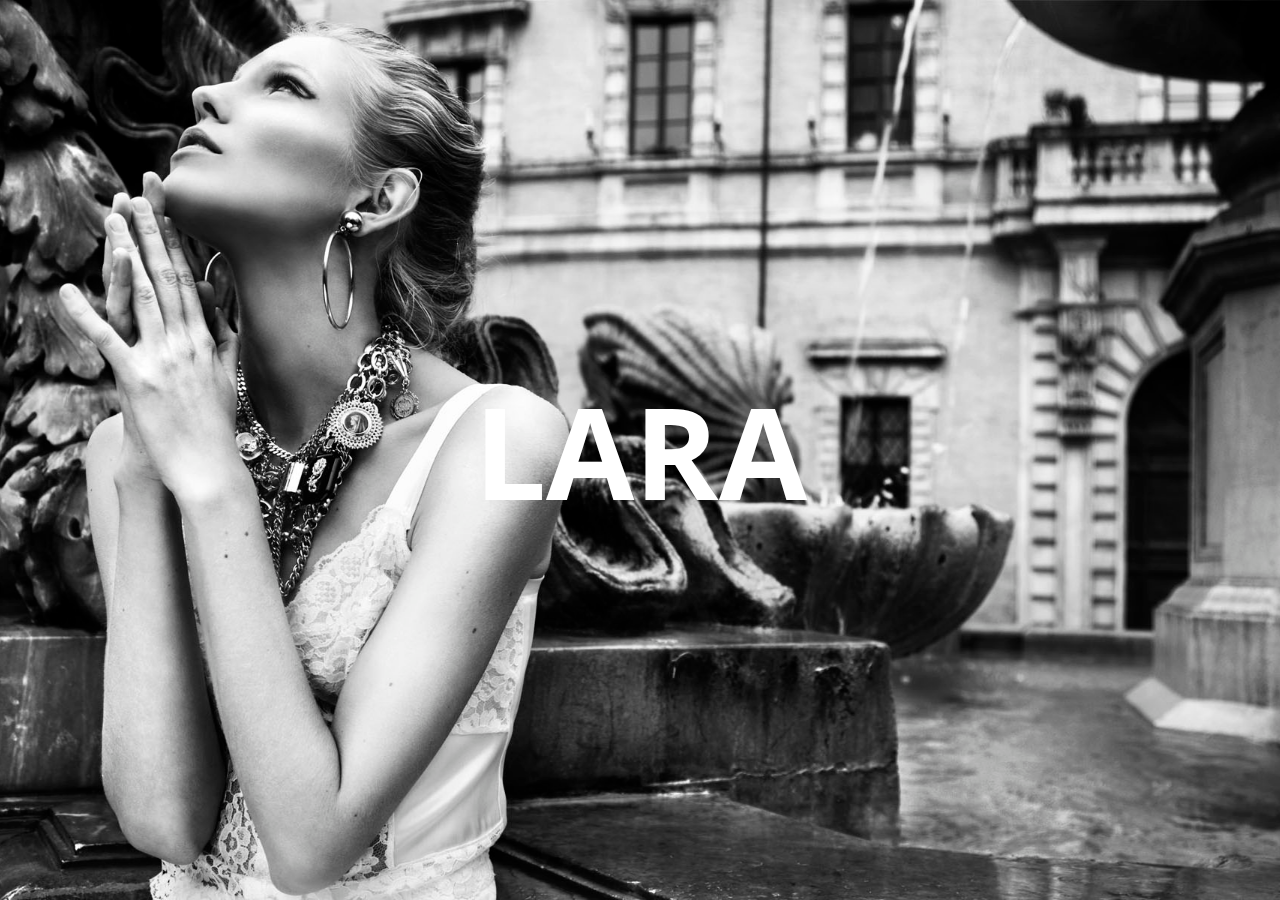
==== index.html @ 71b5289b "rename file to index" ====
<html>
	<head>
		<link href='http://fonts.googleapis.com/css?family=News+Cycle' rel='stylesheet' type='text/css'>
		<link href='http://fonts.googleapis.com/css?family=Open+Sans+Condensed:300,700,300italic' rel='stylesheet' type='text/css'>
		<title>LARA: NYU Club</title>
		<link rel="stylesheet" type="text/css" href="style.css">
	</head>
	<body class="landing-background">
		<div class="center-container">
			<h1 class="title-center">
			LARA
			</h1>
		</div>
	</body>
</html>
---- style.css ----
/*Landing Page:
*/


.landing-background {
	background: url('landing_page.jpg') no-repeat center center fixed; 
	/*background-size: 100%;*/
	background max-width: 100%;
	-moz-background-size: cover;
	-o-background-size: cover;
	-webkit-background-size: cover;
} 

.center-container {
    height: 100%;
    position: relative;
}

.title-center {
	position: absolute;
    top: 50%;
    left: 50%;
    margin-right: -50%;
    transform: translate(-50%, -50%);
    font-size: 128px;
    color: white;
    font-family: 'Open Sans Condensed', sans-serif;
}

/* Text */

h1 {
	font-family: 'News Cycle', sans-serif;
	font-size: 96px;
	margin-top: auto;
	margin-bottom: auto;
	text-align: center;
	vertical-align: middle;
}

h2 {
	font-family: 'News Cycle', sans-serif;
}



p {
	font-family: 'News Cycle', sans-serif;
}


.center {
	position: relative;
	text-align: center;
    top: 50%;
    left: 50%;
    margin: 0 auto;
    display: block;
    text-transform: translateY(-50%);
}

/* About Page: */

.content-container {
	margin-left: 10%;
	margin-right: 10%;
	margin-bottom: 10%;
}
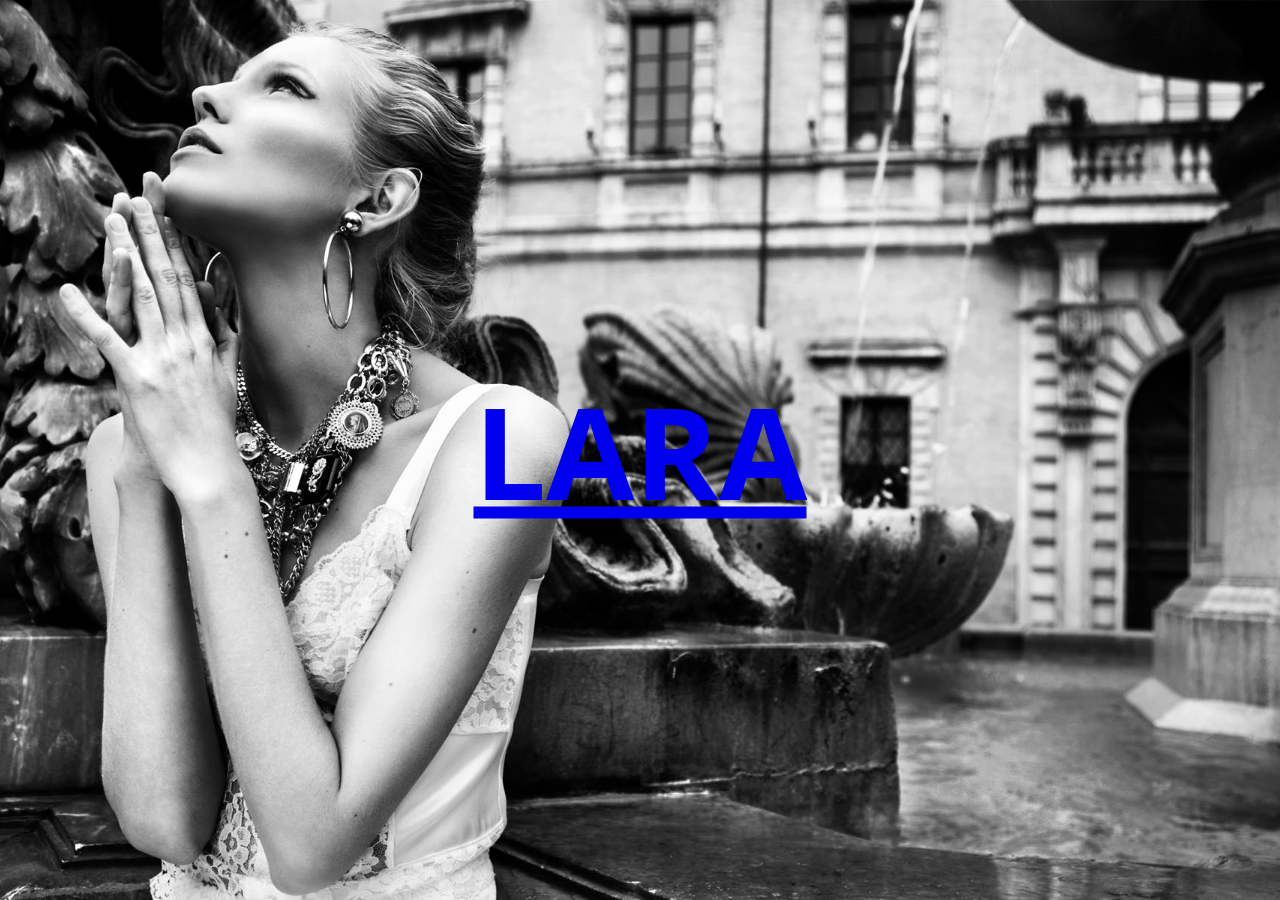
==== commit 4993d7a0: "updated link color, added header container" ====
--- a/index.html
+++ b/index.html
@@ -8,7 +8,7 @@
 	<body class="landing-background">
 		<div class="center-container">
 			<h1 class="title-center">
-			LARA
+				<a href="about.html">LARA</a>
 			</h1>
 		</div>
 	</body>
--- a/style.css
+++ b/style.css
@@ -49,18 +49,16 @@
 	font-family: 'News Cycle', sans-serif;
 }
 
-
-.center {
-	position: relative;
-	text-align: center;
-    top: 50%;
-    left: 50%;
-    margin: 0 auto;
-    display: block;
-    text-transform: translateY(-50%);
+a:visited {
+	color: FFFFFF;
 }
 
 /* About Page: */
+
+.header-container {
+	margin-left: 10%;
+	margin-right: 10%;
+}
 
 .content-container {
 	margin-left: 10%;
@@ -69,5 +67,3 @@
 }
 
 
-
-
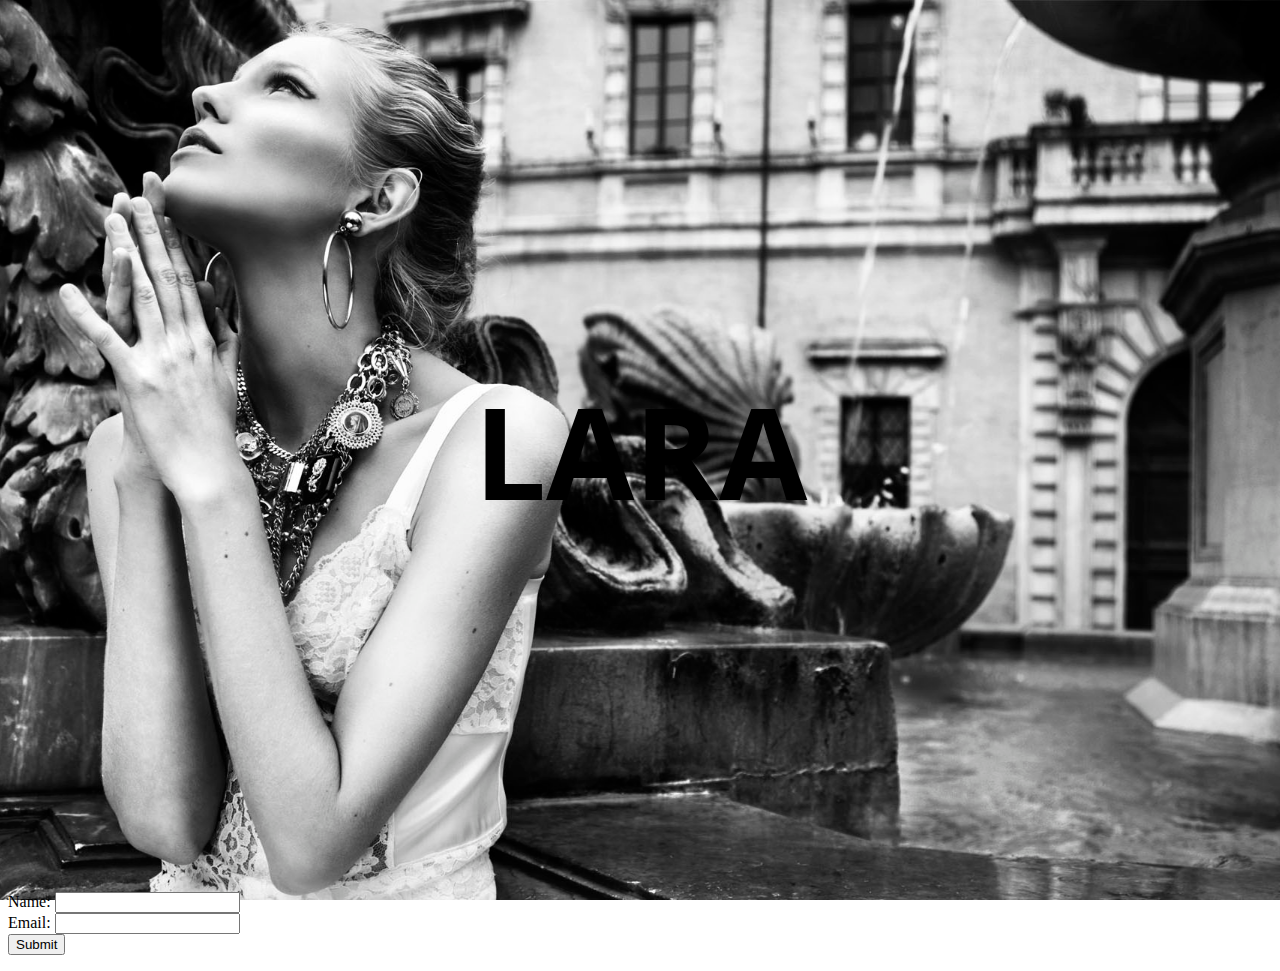
==== commit 41b91d78: "added google analytics and a couple css changes" ====
--- a/index.html
+++ b/index.html
@@ -4,12 +4,32 @@
 		<link href='http://fonts.googleapis.com/css?family=Open+Sans+Condensed:300,700,300italic' rel='stylesheet' type='text/css'>
 		<title>LARA: NYU Club</title>
 		<link rel="stylesheet" type="text/css" href="style.css">
+
+		<script>
+  		(function(i,s,o,g,r,a,m){i['GoogleAnalyticsObject']=r;i[r]=i[r]||function(){
+  		(i[r].q=i[r].q||[]).push(arguments)},i[r].l=1*new Date();a=s.createElement(o),
+  		m=s.getElementsByTagName(o)[0];a.async=1;a.src=g;m.parentNode.insertBefore(a,m)
+  		})(window,document,'script','//www.google-analytics.com/analytics.js','ga');
+  		ga('create', 'UA-54990068-1', 'auto');
+  		ga('send', 'pageview');
+		</script>
+
 	</head>
 	<body class="landing-background">
+	
 		<div class="center-container">
 			<h1 class="title-center">
-				<a href="about.html">LARA</a>
+				<a class="landing-page-link" href="about.html">LARA</a>
 			</h1>
 		</div>
+
+		<div class="landing-page-form">
+			<form action="landing_page_get_info.php" method="get">
+				Name: <input type="text" name="name"><br>
+				Email: <input type="text" name="email"><br>
+			<input type="submit">
+			</form>
+		</div>
+
 	</body>
 </html>--- a/style.css
+++ b/style.css
@@ -28,6 +28,11 @@
     font-family: 'Open Sans Condensed', sans-serif;
 }
 
+.landing-page-form {
+	top: 50%;
+	left: 50%;
+}
+
 /* Text */
 
 h1 {
@@ -49,8 +54,19 @@
 	font-family: 'News Cycle', sans-serif;
 }
 
+.landing-page-link:visited {
+	color: FFFFFF;
+	text-decoration: none;
+}
+
+a:link {
+	color: 000000;
+	text-decoration: none;
+}
+
 a:visited {
-	color: FFFFFF;
+	color: 000000;
+	text-decoration: none;
 }
 
 /* About Page: */
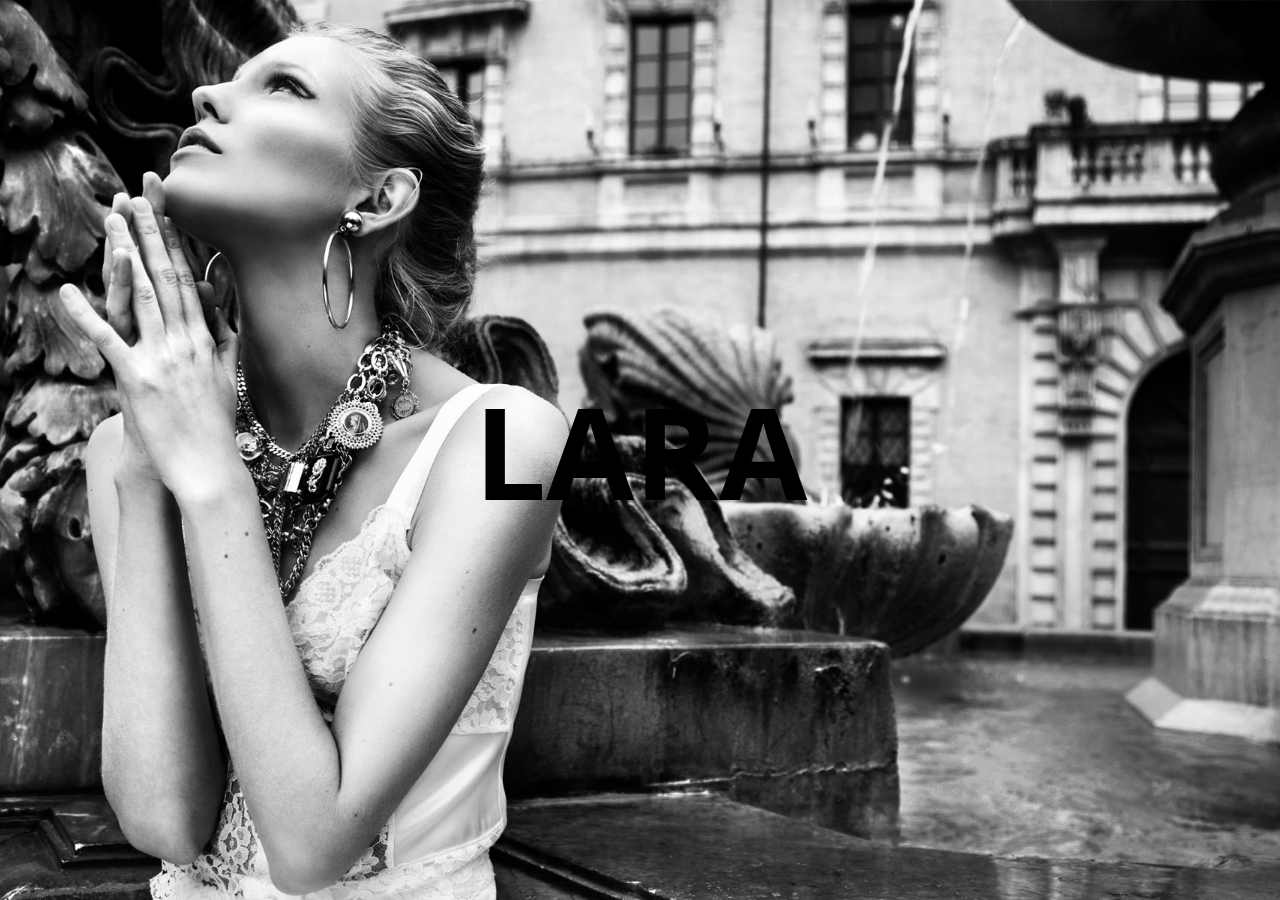
==== commit c2f61fe0: "removed php form on landing page (commented out temporarily) and worked on nav bar" ====
--- a/index.html
+++ b/index.html
@@ -23,13 +23,13 @@
 			</h1>
 		</div>
 
-		<div class="landing-page-form">
+<!-- 		<div class="landing-page-form">
 			<form action="landing_page_get_info.php" method="get">
 				Name: <input type="text" name="name"><br>
 				Email: <input type="text" name="email"><br>
 			<input type="submit">
 			</form>
-		</div>
+		</div> -->
 
 	</body>
 </html>--- a/style.css
+++ b/style.css
@@ -29,8 +29,10 @@
 }
 
 .landing-page-form {
+	position: absolute;
 	top: 50%;
 	left: 50%;
+	
 }
 
 /* Text */
@@ -82,4 +84,31 @@
 	margin-bottom: 10%;
 }
 
+/* Navigation Bar */
+/*
+ul {
+    list-style-type: none;
+    margin: 0;
+    padding: 0;
+    overflow: hidden;
+}
 
+li {
+    float: left;
+}
+
+.link-nav, .visited-nav {
+    display: block;
+    width: 120px;
+    font-weight: bold;
+    color: #FFFFFF;
+    background-color: #98bf21;
+    text-align: center;
+    padding: 4px;
+    text-decoration: none;
+    text-transform: uppercase;
+}
+
+.hover-nav, .active-nav {
+    background-color: #7A991A;
+}*/
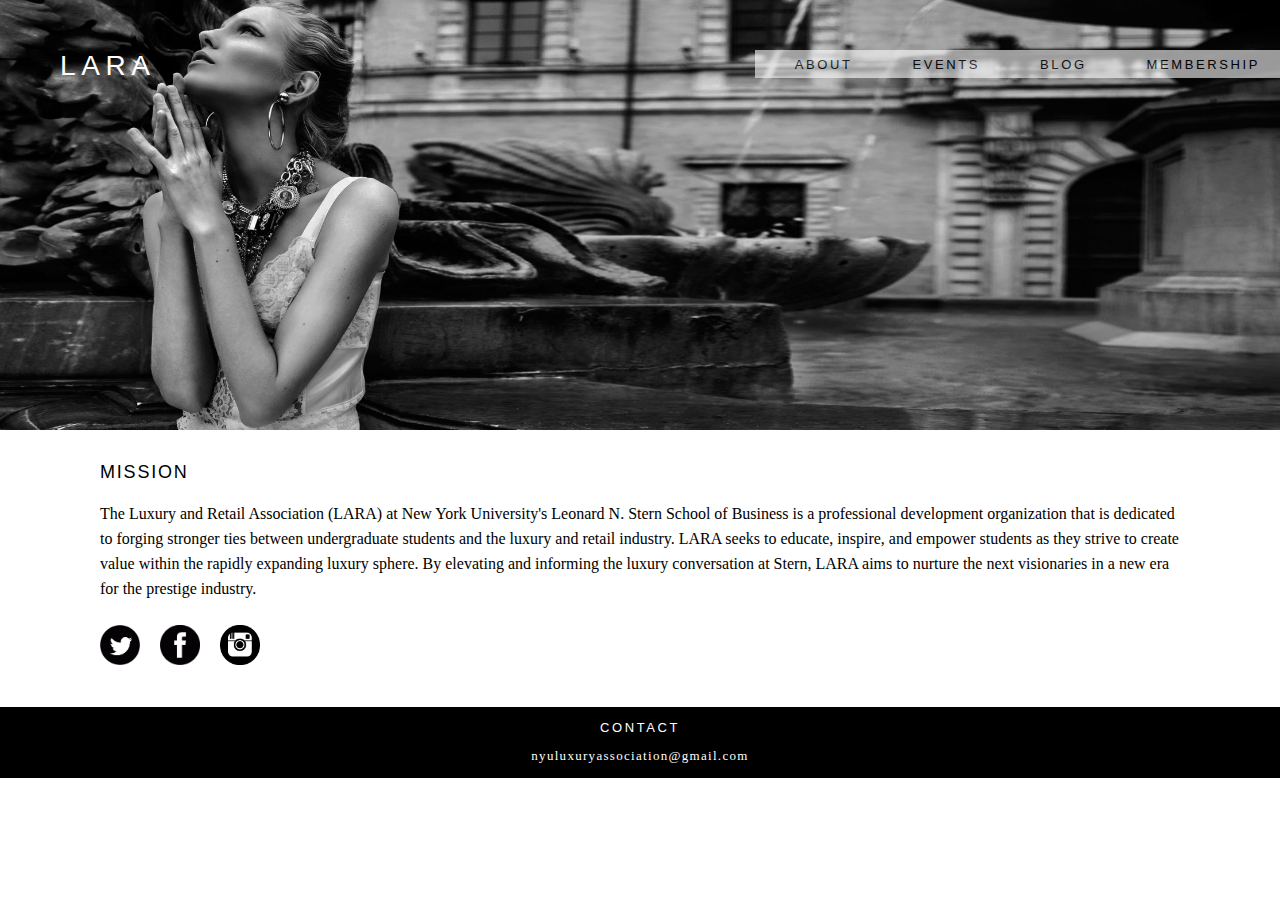
==== commit 56e57270: "added sample black and white social buttons, fixed blue link, commented out ads on most pages and in" ====
--- a/index.html
+++ b/index.html
@@ -4,32 +4,100 @@
 		<link href='http://fonts.googleapis.com/css?family=Open+Sans+Condensed:300,700,300italic' rel='stylesheet' type='text/css'>
 		<title>LARA: NYU Club</title>
 		<link rel="stylesheet" type="text/css" href="style.css">
-
+		
+		<!--Google Analytics code-->
 		<script>
   		(function(i,s,o,g,r,a,m){i['GoogleAnalyticsObject']=r;i[r]=i[r]||function(){
   		(i[r].q=i[r].q||[]).push(arguments)},i[r].l=1*new Date();a=s.createElement(o),
   		m=s.getElementsByTagName(o)[0];a.async=1;a.src=g;m.parentNode.insertBefore(a,m)
   		})(window,document,'script','//www.google-analytics.com/analytics.js','ga');
   		ga('create', 'UA-54990068-1', 'auto');
+  		ga('require', 'displayfeatures');
   		ga('send', 'pageview');
 		</script>
 
+		<!-- Share buttons from addthis.com-->
+		<script type="text/javascript" src="//s7.addthis.com/js/300/addthis_widget.js#pubid=ra-543ec3a11269a1d8" async></script>
+
+
+
 	</head>
-	<body class="landing-background">
-	
-		<div class="center-container">
-			<h1 class="title-center">
-				<a class="landing-page-link" href="about.html">LARA</a>
-			</h1>
+	<body>
+
+	<div class="nav-bar-container">
+
+		<div class="nav-bar-text">
+		<a href="membership.html">MEMBERSHIP</a>
 		</div>
 
-<!-- 		<div class="landing-page-form">
-			<form action="landing_page_get_info.php" method="get">
-				Name: <input type="text" name="name"><br>
-				Email: <input type="text" name="email"><br>
-			<input type="submit">
-			</form>
-		</div> -->
+		<div class="nav-bar-text">
+		<a href="blog.html">BLOG</a>
+		</div>
+
+		<div class="nav-bar-text">
+		<a href="events.html">EVENTS</a>
+		</div>
+
+		<div class="nav-bar-text">
+		<a href="index.html">ABOUT</a>
+		</div>
+		
+	</div>
+
+	<div class="logo-container">
+		LARA
+	</div>
+	
+	<div class="header-container">
+ 		<div class="header-image">
+			<img class="header-image" src="images/LARA-Home.jpg">
+		</div>
+
+	</div>
+
+	<div class="content-container">
+		<h2>
+			Mission
+		</h2>
+
+		<p>
+			The Luxury and Retail Association (LARA) at New York University's Leonard N. Stern School of Business is a professional development organization that is dedicated to forging stronger ties between undergraduate students and the luxury and retail industry. LARA seeks to educate, inspire, and empower students as they strive to create value within the rapidly expanding luxury sphere. By elevating and informing the luxury conversation at Stern, LARA aims to nurture the next visionaries in a new era for the prestige industry.
+		</p>
+
+<!-- 		<p>
+			<div class="addthis_native_toolbox"></div>
+			
+		</p> -->
+
+		<!--Qadabara advertising-->
+		<!--right slider -->
+		<!--<script type="text/javascript" >var qadserve_width  = "120";var qadserve_height = "600";var qadserve_pid = "54f51038-36f4-44b3-ad0f-73db67acc8ce";var qadserve_direction = "right";var qadserve_from_top = 60;</script><script type="text/javascript"  src="http://mmrm.qadservice.com/qadserve_slider.min.js"></script>-->
+		
+		<!--Amazon Affilliate code-->
+		<!-- <iframe src="http://rcm-na.amazon-adsystem.com/e/cm?t=lan0d-20&o=1&p=288&l=ur1&category=gift_certificates&banner=1ZMTYQQCPDNJYWMYWR82&f=ifr&linkID=BEAHLXXKX5EDKUS2" width="320" height="50" scrolling="no" border="0" marginwidth="0" style="border:none;" frameborder="0"></iframe> -->
+	<div class="social-wrapper">		
+		<div class="social-buttons">
+			<a href="https://twitter.com/NYU_LARA">
+				<img class="social-button" src="images/Twitter_Icon.jpg">
+			</a>
+			<a href="http://facebook.com/nyuluxuryassociation">
+				<img class="social-button" src="images/Facebook_Icon.jpg">
+			</a>
+			<a href="http://instagram.com/nyulara">
+				<img class="social-button" src="images/Instagram_Icon.jpg">
+			</a>
+		</div>
+	</div>
+	</div>
+
+	<div class="footer-contact">
+		<div class="footer-text">
+			CONTACT
+			<div class="footer-email">
+				 <p>nyuluxuryassociation@gmail.com</p>
+			</div>
+		</div>
+	</div>
 
 	</body>
 </html>--- a/style.css
+++ b/style.css
@@ -1,7 +1,5 @@
 
-/*Landing Page:
-*/
-
+/*Landing Page */
 
 .landing-background {
 	background: url('landing_page.jpg') no-repeat center center fixed; 
@@ -35,80 +33,186 @@
 	
 }
 
+body {
+	font-family: Garamond;
+	margin: 0;
+}
+
 /* Text */
 
 h1 {
-	font-family: 'News Cycle', sans-serif;
+	font-family: "Helvetica Neue", Helvetica;
 	font-size: 96px;
 	margin-top: auto;
 	margin-bottom: auto;
 	text-align: center;
 	vertical-align: middle;
+	letter-spacing: .1em;
+	text-transform: uppercase;
+	font-size: 18px;
 }
 
 h2 {
-	font-family: 'News Cycle', sans-serif;
+	font-family: "Helvetica Neue", Helvetica;
+	letter-spacing: .1em;
+	text-transform: uppercase;
+	font-size: 18px;
+	font-weight: 400;
 }
 
 
 
 p {
-	font-family: 'News Cycle', sans-serif;
+	font-family: Garamond;
 }
 
 .landing-page-link:visited {
-	color: FFFFFF;
+	color: #FFFFFF;
 	text-decoration: none;
 }
 
 a:link {
-	color: 000000;
+	color: #000000;
 	text-decoration: none;
 }
 
 a:visited {
-	color: 000000;
+	color: #000000;
 	text-decoration: none;
 }
 
-/* About Page: */
+/* Content Pages: */
 
 .header-container {
-	margin-left: 10%;
-	margin-right: 10%;
-}
+	margin-left: 0px;
+	margin-right: 0px;
+	padding: 0;
+	border-collapse: collapse;
+}
+
+.header-image {
+	max-width: 100%;
+	border-collapse: collapse;
+	margin: 0;
+	
+
+}
+
+.header-text {
+	margin-top: 15%;
+}
+
 
 .content-container {
-	margin-left: 10%;
-	margin-right: 10%;
-	margin-bottom: 10%;
+	margin-left: 100px;
+	margin-right: 100px;
+	margin-bottom: 30px;
+	margin-top: 30px;
+	line-height: 25px;
+}
+
+.content-image {
+	margin-left: 25%;
+	margin-right: 25%;
+	max-height: 500px;
+}
+
+.footer-contact {
+	margin-bottom: 0px;
+	height: 71px;
+	background-color: #000000;
+	text-align: center;
+}
+
+.footer-text {
+	font-family: "Helvetica Neue", Helvetica;
+	letter-spacing: .2em;
+	color: #FFFFFF;
+	font-size: 13px;
+	padding-top: 13px;
+	padding-bottom: 13px;
+	height: 45px;
+	font-weight: 300;
+	background-color: #000000;
+}
+
+.footer-email {
+	font-family: Garamond;
+	letter-spacing: .1em;
+}
+
+.social-wrapper {
+	height: 60px;
+	display: block;
+	text-align: middle;
+}
+
+.social-buttons {
+	height: 60px;
+	width: 180px;
+	display: inline;
+	margin: 0 auto;
+}
+
+
+.social-button {
+	height: 40px;
+	width: 40px;
+	float: left;
+	margin-right: 20px;
+	padding-top: 8px;
+}
+
+iframe {
+	float: left !important;
 }
 
 /* Navigation Bar */
-/*
-ul {
-    list-style-type: none;
-    margin: 0;
-    padding: 0;
-    overflow: hidden;
-}
-
-li {
-    float: left;
-}
-
-.link-nav, .visited-nav {
-    display: block;
-    width: 120px;
-    font-weight: bold;
-    color: #FFFFFF;
-    background-color: #98bf21;
-    text-align: center;
-    padding: 4px;
-    text-decoration: none;
-    text-transform: uppercase;
-}
-
-.hover-nav, .active-nav {
-    background-color: #7A991A;
+
+
+.nav-bar-container {
+	margin-top: 50px;
+	right: 0px;
+	height: 28px;
+	display: block;
+	text-align: right;
+	font-size: 30px;
+	position: absolute;
+	background-color: #FFFFFF;
+	color: #FFFFFF;
+	opacity: 0.6;
+}
+
+.nav-bar-text {
+	float: right;
+	margin-left: 40px;
+	margin-right: 20px;
+	font-family: "Helvetica Neue", Helvetica;
+	color: black;
+	letter-spacing: .2em;
+	text-transform: uppercase;
+	font-size: 13px;
+	margin-bottom: 6.5px;
+	margin-top: 6.5px;
+}
+
+/*a:hover {
+	display: block;
+	color: red;
+	height: 30px;
+	width: 30px;
 }*/
+
+.logo-container {
+	margin-top: 50px;
+	left: 60px;
+	text-align: right;
+	display: block;
+	font-size: 28px;
+	position: absolute;
+	font-family: "Helvetica Neue", Helvetica;
+	letter-spacing: .2em;
+	text-transform: uppercase;
+	color: #FFFFFF;
+	font-weight: 300;
+}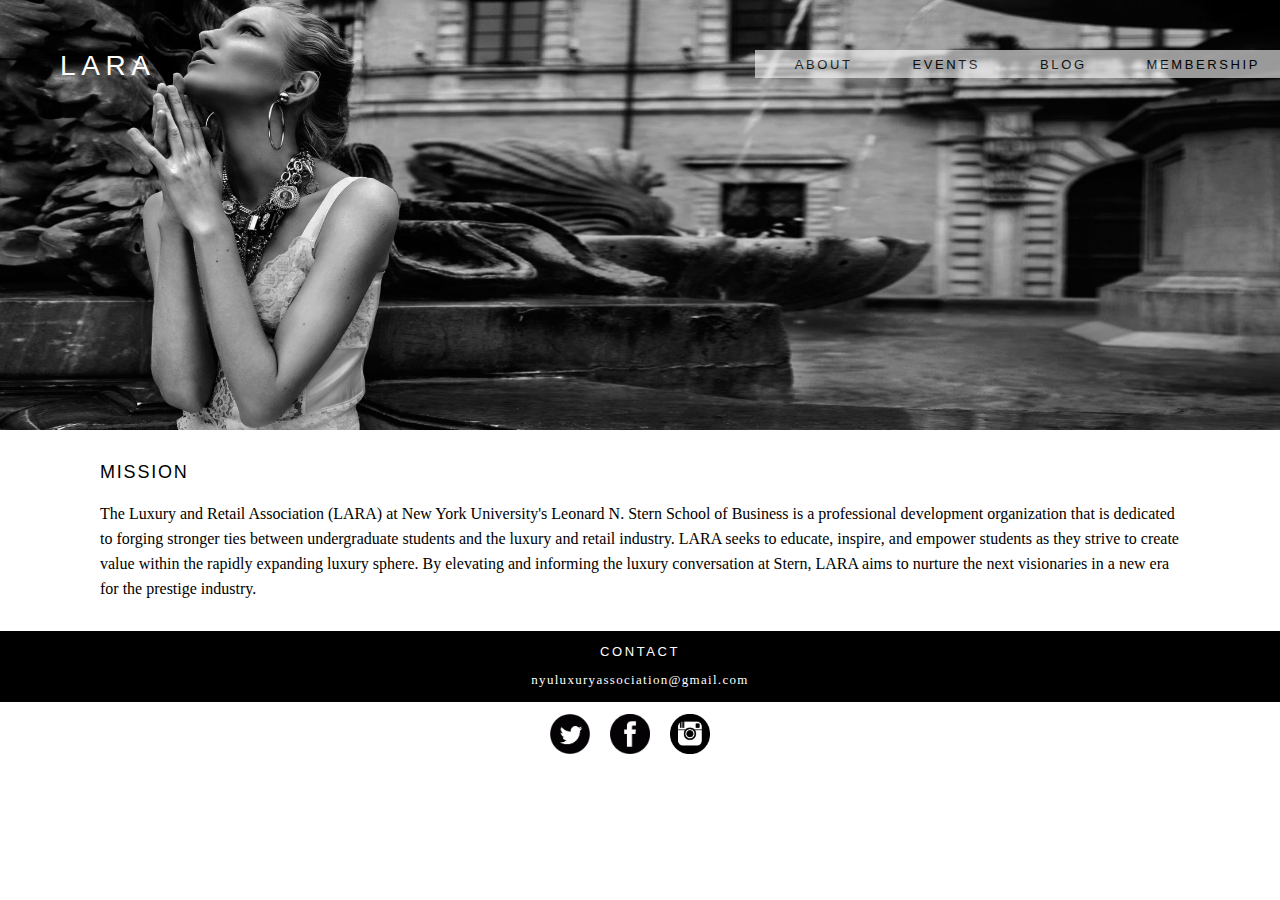
==== commit 6cd36b8c: "center aligned social buttons" ====
--- a/index.html
+++ b/index.html
@@ -75,6 +75,17 @@
 		
 		<!--Amazon Affilliate code-->
 		<!-- <iframe src="http://rcm-na.amazon-adsystem.com/e/cm?t=lan0d-20&o=1&p=288&l=ur1&category=gift_certificates&banner=1ZMTYQQCPDNJYWMYWR82&f=ifr&linkID=BEAHLXXKX5EDKUS2" width="320" height="50" scrolling="no" border="0" marginwidth="0" style="border:none;" frameborder="0"></iframe> -->
+
+	</div>
+
+	<div class="footer-contact">
+		<div class="footer-text">
+			CONTACT
+			<div class="footer-email">
+				 <p>nyuluxuryassociation@gmail.com</p>
+			</div>
+		</div>
+	</div>
 	<div class="social-wrapper">		
 		<div class="social-buttons">
 			<a href="https://twitter.com/NYU_LARA">
@@ -88,16 +99,6 @@
 			</a>
 		</div>
 	</div>
-	</div>
-
-	<div class="footer-contact">
-		<div class="footer-text">
-			CONTACT
-			<div class="footer-email">
-				 <p>nyuluxuryassociation@gmail.com</p>
-			</div>
-		</div>
-	</div>
 
 	</body>
 </html>--- a/style.css
+++ b/style.css
@@ -144,14 +144,16 @@
 .social-wrapper {
 	height: 60px;
 	display: block;
-	text-align: middle;
+	margin-left: auto;
+	margin-right: auto;
+	text-align: center;
 }
 
 .social-buttons {
 	height: 60px;
 	width: 180px;
-	display: inline;
-	margin: 0 auto;
+	display: inline-block;
+
 }
 
 
@@ -160,7 +162,7 @@
 	width: 40px;
 	float: left;
 	margin-right: 20px;
-	padding-top: 8px;
+	padding-top: 12px;
 }
 
 iframe {
